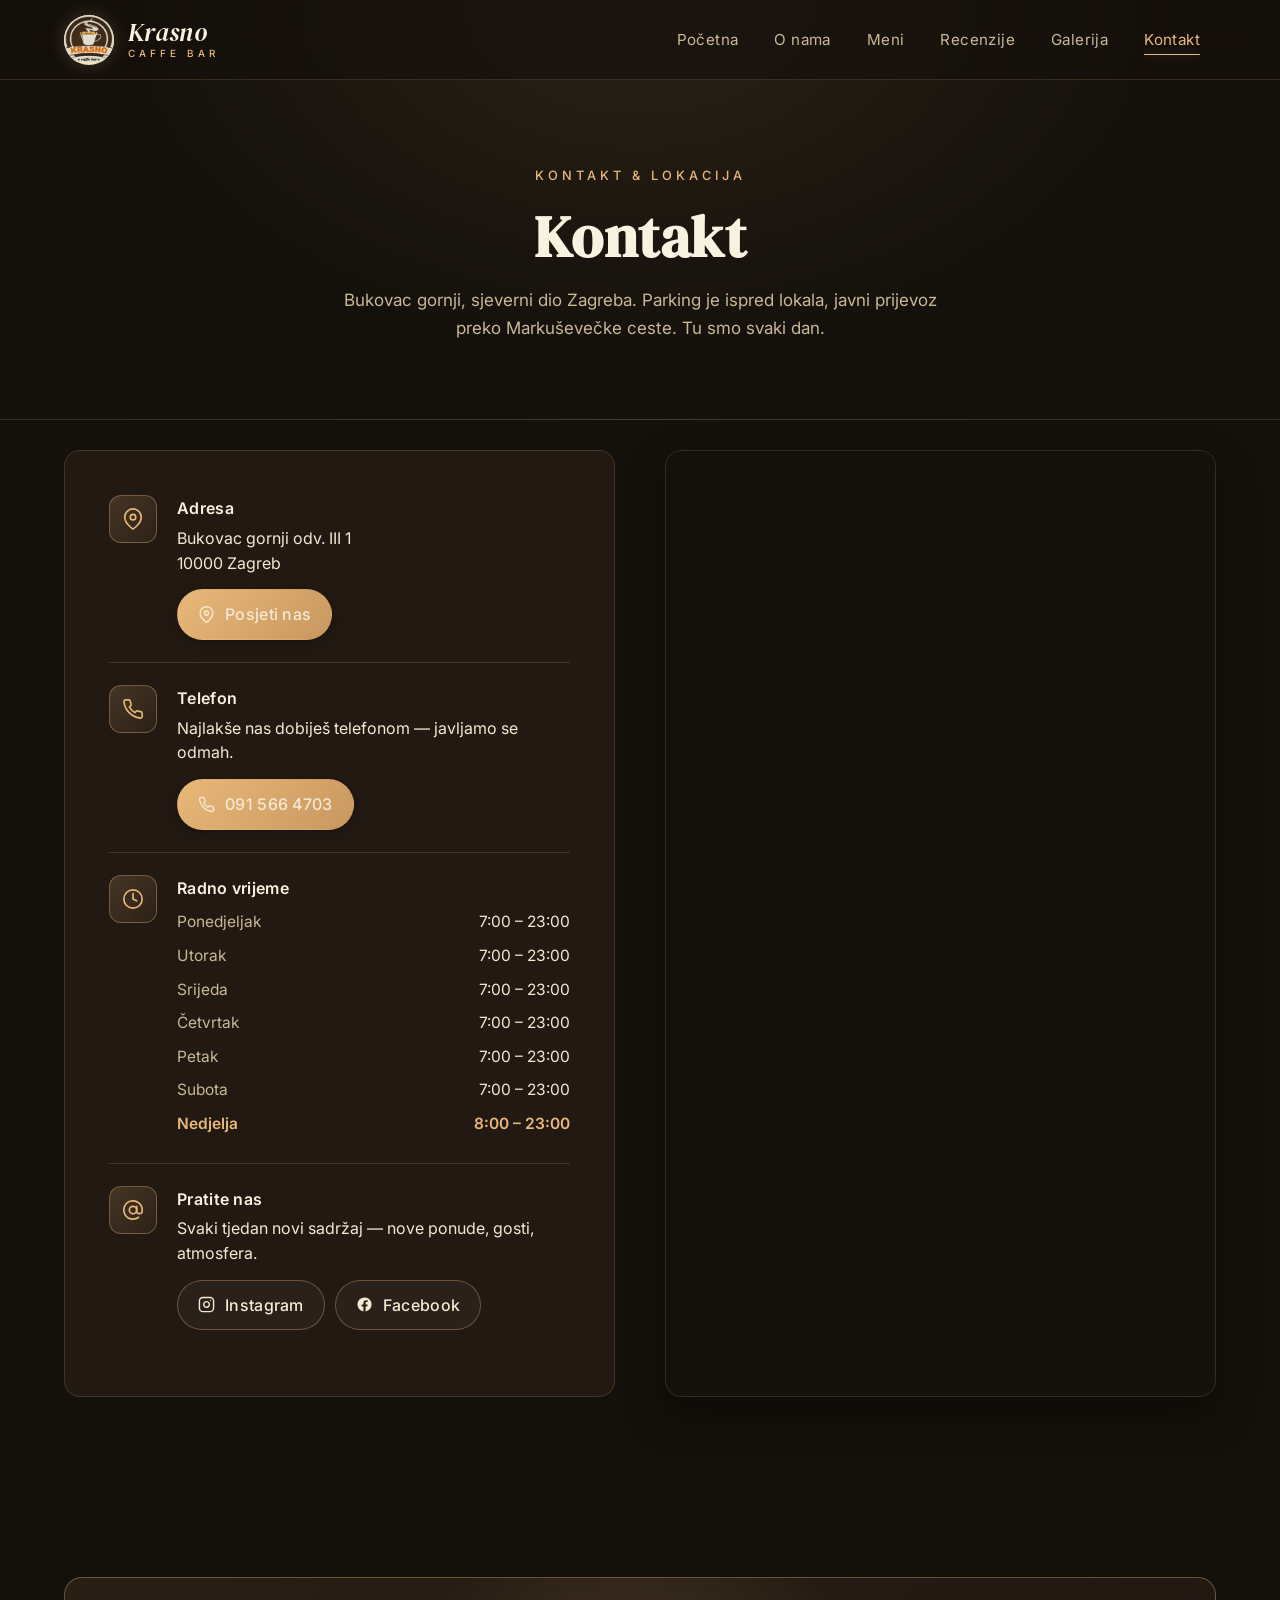
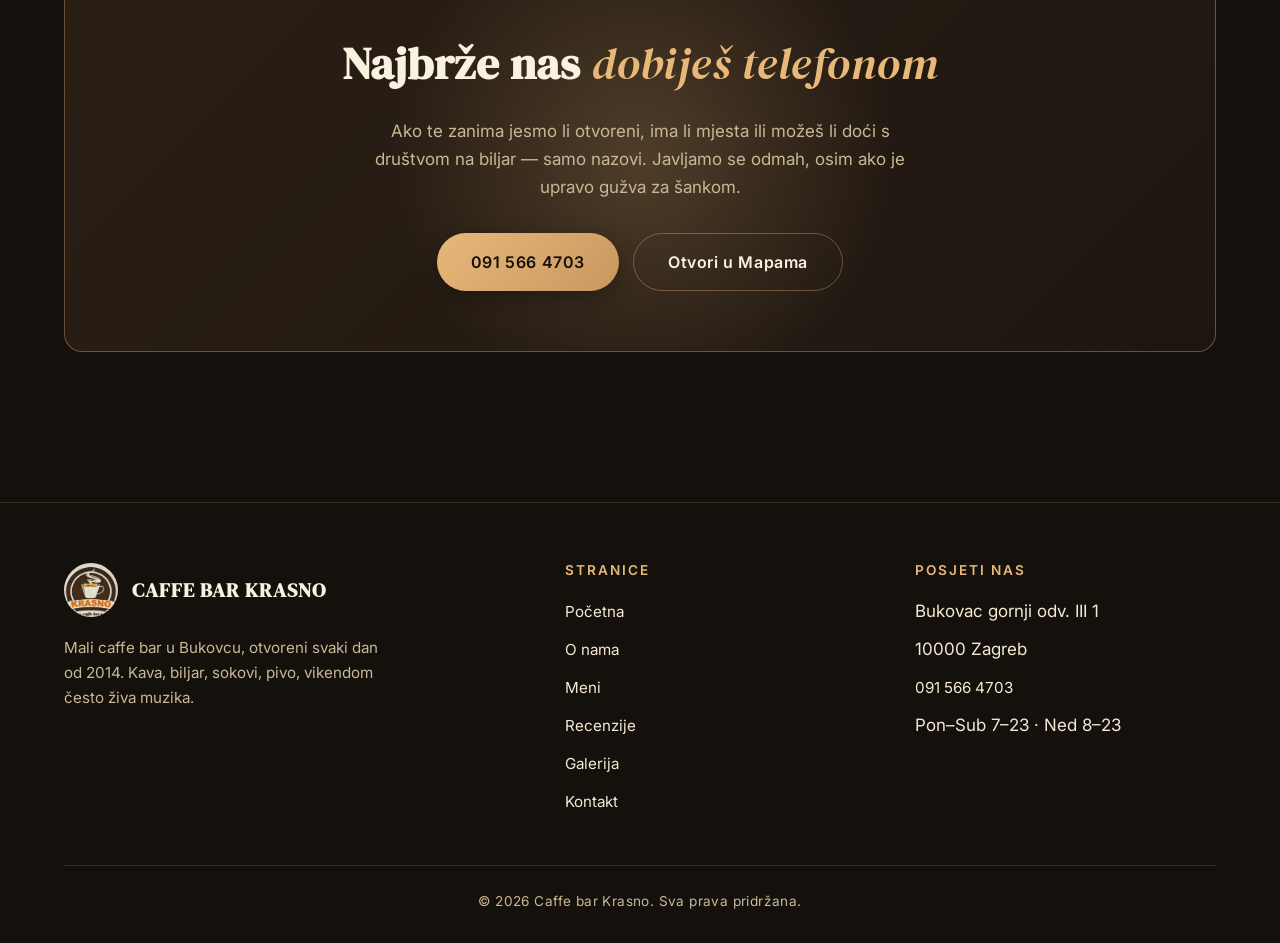
==== caffe_bar_krasno_pravi/kontakt.html @ 18a25521 "Add files via upload" ====
<!DOCTYPE html>
<html lang="hr">
<head>
  <meta charset="UTF-8">
  <meta name="viewport" content="width=device-width, initial-scale=1.0">
  <title>Kontakt — Caffe bar Krasno</title>
  <meta name="description" content="Adresa, telefon, radno vrijeme i lokacija — Caffe bar Krasno, Bukovac, Zagreb.">
  <link rel="icon" href="logo.png">
  <link rel="apple-touch-icon" href="logo.png">
  <meta name="theme-color" content="#14100b">
  <link rel="preconnect" href="https://fonts.googleapis.com">
  <link rel="preconnect" href="https://fonts.gstatic.com" crossorigin>
  <link href="https://fonts.googleapis.com/css2?family=DM+Serif+Display:ital@0;1&family=Inter:wght@400;500;600;700&display=swap" rel="stylesheet">
  <link rel="stylesheet" href="css/style.css">
</head>
<body>

<nav class="nav">
  <div class="nav-inner">
    <a class="brand" href="index.html">
      <span class="brand-logo"><img src="logo.png" alt="Caffe bar Krasno logo"></span>
      <div class="brand-text">
        <span class="brand-name">Krasno</span>
        <span class="brand-sub">Caffe Bar</span>
      </div>
    </a>
    <ul class="nav-links" id="navLinks">
      <li><a href="index.html">Početna</a></li>
      <li><a href="o-nama.html">O nama</a></li>
      <li><a href="meni.html">Meni</a></li>
      <li><a href="recenzije.html">Recenzije</a></li>
      <li><a href="galerija.html">Galerija</a></li>
      <li><a href="kontakt.html" class="active">Kontakt</a></li>
    </ul>
    <button class="menu-toggle" aria-label="Otvori meni" aria-expanded="false" aria-controls="navLinks">
      <span></span><span></span><span></span>
    </button>
  </div>
</nav>

<header class="page-head">
  <div class="container">
    <span class="eyebrow">Kontakt & Lokacija</span>
    <h1>Kontakt</h1>
    <p>Bukovac gornji, sjeverni dio Zagreba. Parking je ispred lokala, javni prijevoz preko Markuševečke ceste. Tu smo svaki dan.</p>
  </div>
</header>

<section style="padding-top: 30px;">
  <div class="container">
    <div class="contact-grid">
      <div class="contact-info" data-reveal>
        <div class="contact-row">
          <div class="contact-icon">
            <svg viewBox="0 0 24 24" fill="none" stroke="currentColor" stroke-width="1.8" stroke-linecap="round" stroke-linejoin="round"><path d="M21 10c0 7-9 13-9 13s-9-6-9-13a9 9 0 0 1 18 0z"/><circle cx="12" cy="10" r="3"/></svg>
          </div>
          <div style="flex: 1;">
            <strong>Adresa</strong>
            <p>Bukovac gornji odv. III 1<br>10000 Zagreb</p>
            <div class="contact-pills" style="margin-top: 14px;">
              <a href="https://maps.app.goo.gl/r9EeArFSdpamhQFi9" target="_blank" rel="noopener" class="pill-btn pill-btn--primary">
                <svg viewBox="0 0 24 24" fill="none" stroke="currentColor" stroke-width="2" stroke-linecap="round" stroke-linejoin="round"><path d="M21 10c0 7-9 13-9 13s-9-6-9-13a9 9 0 0 1 18 0z"/><circle cx="12" cy="10" r="3"/></svg>
                Posjeti nas
              </a>
            </div>
          </div>
        </div>

        <div class="contact-row">
          <div class="contact-icon">
            <svg viewBox="0 0 24 24" fill="none" stroke="currentColor" stroke-width="1.8" stroke-linecap="round" stroke-linejoin="round"><path d="M22 16.92v3a2 2 0 0 1-2.18 2 19.79 19.79 0 0 1-8.63-3.07 19.5 19.5 0 0 1-6-6 19.79 19.79 0 0 1-3.07-8.67A2 2 0 0 1 4.11 2h3a2 2 0 0 1 2 1.72 12.84 12.84 0 0 0 .7 2.81 2 2 0 0 1-.45 2.11L8.09 9.91a16 16 0 0 0 6 6l1.27-1.27a2 2 0 0 1 2.11-.45 12.84 12.84 0 0 0 2.81.7A2 2 0 0 1 22 16.92z"/></svg>
          </div>
          <div style="flex: 1;">
            <strong>Telefon</strong>
            <p>Najlakše nas dobiješ telefonom — javljamo se odmah.</p>
            <div class="contact-pills" style="margin-top: 14px;">
              <a href="tel:+385915664703" class="pill-btn pill-btn--primary">
                <svg viewBox="0 0 24 24" fill="none" stroke="currentColor" stroke-width="2" stroke-linecap="round" stroke-linejoin="round"><path d="M22 16.92v3a2 2 0 0 1-2.18 2 19.79 19.79 0 0 1-8.63-3.07 19.5 19.5 0 0 1-6-6 19.79 19.79 0 0 1-3.07-8.67A2 2 0 0 1 4.11 2h3a2 2 0 0 1 2 1.72 12.84 12.84 0 0 0 .7 2.81 2 2 0 0 1-.45 2.11L8.09 9.91a16 16 0 0 0 6 6l1.27-1.27a2 2 0 0 1 2.11-.45 12.84 12.84 0 0 0 2.81.7A2 2 0 0 1 22 16.92z"/></svg>
                091 566 4703
              </a>
            </div>
          </div>
        </div>

        <div class="contact-row">
          <div class="contact-icon">
            <svg viewBox="0 0 24 24" fill="none" stroke="currentColor" stroke-width="1.8" stroke-linecap="round" stroke-linejoin="round"><circle cx="12" cy="12" r="10"/><polyline points="12 6 12 12 16 14"/></svg>
          </div>
          <div style="flex: 1;">
            <strong>Radno vrijeme</strong>
            <ul class="hours-list">
              <li data-day="pon"><span class="day">Ponedjeljak</span><span>7:00 – 23:00</span></li>
              <li data-day="uto"><span class="day">Utorak</span><span>7:00 – 23:00</span></li>
              <li data-day="sri"><span class="day">Srijeda</span><span>7:00 – 23:00</span></li>
              <li data-day="cet"><span class="day">Četvrtak</span><span>7:00 – 23:00</span></li>
              <li data-day="pet"><span class="day">Petak</span><span>7:00 – 23:00</span></li>
              <li data-day="sub"><span class="day">Subota</span><span>7:00 – 23:00</span></li>
              <li data-day="ned"><span class="day">Nedjelja</span><span>8:00 – 23:00</span></li>
            </ul>
          </div>
        </div>

        <div class="contact-row" style="border-bottom:none;">
          <div class="contact-icon">
            <svg viewBox="0 0 24 24" fill="none" stroke="currentColor" stroke-width="1.8" stroke-linecap="round" stroke-linejoin="round"><circle cx="12" cy="12" r="4"/><path d="M16 8v5a3 3 0 0 0 6 0v-1a10 10 0 1 0-3.92 7.94"/></svg>
          </div>
          <div style="flex: 1;">
            <strong>Pratite nas</strong>
            <p>Svaki tjedan novi sadržaj — nove ponude, gosti, atmosfera.</p>
            <div class="contact-pills" style="margin-top: 14px;">
              <a href="https://www.instagram.com/caffe_krasno/" target="_blank" rel="noopener" class="pill-btn">
                <svg viewBox="0 0 24 24" fill="none" stroke="currentColor" stroke-width="2" stroke-linecap="round" stroke-linejoin="round"><rect x="2" y="2" width="20" height="20" rx="5" ry="5"/><path d="M16 11.37A4 4 0 1 1 12.63 8 4 4 0 0 1 16 11.37z"/><line x1="17.5" y1="6.5" x2="17.51" y2="6.5"/></svg>
                Instagram
              </a>
              <a href="https://www.facebook.com/caffebar.krasno/" target="_blank" rel="noopener" class="pill-btn">
                <svg viewBox="0 0 24 24" fill="currentColor"><path d="M22 12a10 10 0 1 0-11.56 9.88v-6.99H7.9V12h2.54V9.8c0-2.5 1.49-3.89 3.77-3.89 1.09 0 2.24.2 2.24.2v2.46h-1.26c-1.24 0-1.63.77-1.63 1.56V12h2.78l-.45 2.89h-2.33v6.99A10 10 0 0 0 22 12z"/></svg>
                Facebook
              </a>
            </div>
          </div>
        </div>
      </div>

      <div class="map-wrap" data-reveal>
        <iframe
          src="https://www.google.com/maps?q=Bukovac+gornji+odv.+III+1,+10000+Zagreb&output=embed"
          loading="lazy"
          referrerpolicy="no-referrer-when-downgrade"
          title="Caffe bar Krasno — lokacija na karti"
          allowfullscreen></iframe>
      </div>
    </div>
  </div>
</section>

<section>
  <div class="container">
    <div class="cta-banner" data-reveal>
      <h2>Najbrže nas <em>dobiješ telefonom</em></h2>
      <p>Ako te zanima jesmo li otvoreni, ima li mjesta ili možeš li doći s društvom na biljar — samo nazovi. Javljamo se odmah, osim ako je upravo gužva za šankom.</p>
      <div style="display:flex; gap:14px; justify-content:center; flex-wrap:wrap;">
        <a href="tel:+385915664703" class="btn btn-primary">091 566 4703</a>
        <a href="https://maps.app.goo.gl/r9EeArFSdpamhQFi9" target="_blank" rel="noopener" class="btn btn-ghost">Otvori u Mapama</a>
      </div>
    </div>
  </div>
</section>

<footer class="footer">
  <div class="container">
    <div class="footer-grid">
      <div>
        <div class="footer-brand-block">
          <img src="logo.png" alt="Krasno logo">
          <strong>Caffe bar Krasno</strong>
        </div>
        <p>Mali caffe bar u Bukovcu, otvoreni svaki dan od 2014. Kava, biljar, sokovi, pivo, vikendom često živa muzika.</p>
      </div>
      <div>
        <h4>Stranice</h4>
        <ul>
          <li><a href="index.html">Početna</a></li>
          <li><a href="o-nama.html">O nama</a></li>
          <li><a href="meni.html">Meni</a></li>
          <li><a href="recenzije.html">Recenzije</a></li>
          <li><a href="galerija.html">Galerija</a></li>
          <li><a href="kontakt.html">Kontakt</a></li>
        </ul>
      </div>
      <div>
        <h4>Posjeti nas</h4>
        <ul>
          <li>Bukovac gornji odv. III 1</li>
          <li>10000 Zagreb</li>
          <li><a href="tel:+385915664703">091 566 4703</a></li>
          <li>Pon–Sub 7–23 · Ned 8–23</li>
        </ul>
      </div>
    </div>
    <div class="footer-bottom">
      © <span id="year"></span> Caffe bar Krasno. Sva prava pridržana.
    </div>
  </div>
</footer>

<script defer src="js/main.js"></script>
<script>document.getElementById('year').textContent = new Date().getFullYear();</script>
</body>
</html>
---- caffe_bar_krasno_pravi/css/style.css ----
/* ============================================
   Caffe bar Krasno — Stilski list
   ============================================ */

:root {
  --bg-deep: #14100b;
  --bg-dark: #1d1610;
  --bg-medium: #2a1f15;
  --bg-card: #221912;
  --cream: #f3e3c3;
  --cream-soft: #faf2e0;
  --cream-dim: #e8d4ac;
  --amber: #d4a574;
  --amber-bright: #e8b87a;
  --gold: #c8975f;
  --gold-deep: #a87842;
  --text-on-dark: #f5e9d3;
  --text-on-dark-muted: #c9b896;
  --text-on-light: #2a1f15;
  --text-on-light-muted: #6b563f;
  --accent: #8b6f47;
  --line: rgba(212, 165, 116, 0.18);
  --line-strong: rgba(212, 165, 116, 0.4);
  --glow: rgba(232, 184, 122, 0.45);
  --glow-soft: rgba(232, 184, 122, 0.22);
  --shadow-card: 0 18px 40px rgba(0, 0, 0, 0.35);

  --font-serif: 'DM Serif Display', Georgia, serif;
  --font-sans: 'Inter', system-ui, -apple-system, 'Segoe UI', Roboto, sans-serif;

  --maxw: 1200px;
  --nav-h: 80px;
}

* { box-sizing: border-box; }

html { scroll-behavior: smooth; }

body {
  margin: 0;
  font-family: var(--font-sans);
  background: var(--bg-deep);
  color: var(--text-on-dark);
  line-height: 1.65;
  font-size: 17px;
  -webkit-font-smoothing: antialiased;
  -moz-osx-font-smoothing: grayscale;
  overflow-x: hidden;
}

img { max-width: 100%; display: block; }

a { color: var(--amber-bright); text-decoration: none; transition: color 0.25s ease; }
a:hover { color: var(--cream-soft); }

h1, h2, h3, h4 {
  font-family: var(--font-serif);
  font-weight: 600;
  color: var(--cream-soft);
  letter-spacing: 0.5px;
  margin: 0 0 0.6em;
  line-height: 1.15;
}

h1 { font-size: clamp(2.4rem, 6vw, 4.5rem); }
h2 { font-size: clamp(1.9rem, 4vw, 2.8rem); }
h3 { font-size: clamp(1.3rem, 2.5vw, 1.6rem); }

p { margin: 0 0 1em; }

.container {
  width: 100%;
  max-width: var(--maxw);
  margin: 0 auto;
  padding: 0 24px;
}

/* ============= NAVBAR ============= */
.nav {
  position: fixed;
  top: 0; left: 0; right: 0;
  z-index: 100;
  height: var(--nav-h);
  background: rgba(20, 16, 11, 0.65);
  backdrop-filter: blur(14px);
  -webkit-backdrop-filter: blur(14px);
  border-bottom: 1px solid var(--line);
  transition: background 0.3s ease, border-color 0.3s ease;
}
.nav.scrolled {
  background: rgba(20, 16, 11, 0.92);
  border-bottom-color: var(--line-strong);
}
.nav-inner {
  height: 100%;
  display: flex;
  align-items: center;
  justify-content: space-between;
  max-width: var(--maxw);
  margin: 0 auto;
  padding: 0 24px;
}
.brand {
  display: flex;
  align-items: center;
  gap: 14px;
  text-decoration: none;
}
.brand-logo {
  width: 50px;
  height: 50px;
  border-radius: 50%;
  overflow: hidden;
  background: var(--cream);
  box-shadow: 0 0 18px rgba(212, 165, 116, 0.25);
  flex-shrink: 0;
  position: relative;
}
.brand-logo img {
  position: absolute;
  width: 128%;
  height: 128%;
  left: 50%;
  top: 46%;
  transform: translate(-50%, -50%);
  object-fit: contain;
}
.brand-text {
  display: flex;
  flex-direction: column;
  line-height: 1;
}
.brand-name {
  font-family: var(--font-serif);
  font-style: italic;
  font-size: 1.55rem;
  font-weight: 400;
  color: var(--cream-soft);
  letter-spacing: 0.3px;
}
.brand-sub {
  font-family: var(--font-sans);
  font-size: 0.62rem;
  letter-spacing: 4px;
  text-transform: uppercase;
  color: var(--amber-bright);
  margin-top: 4px;
  font-weight: 500;
}

.nav-links {
  display: flex;
  align-items: center;
  gap: 4px;
  list-style: none;
  padding: 0;
  margin: 0;
}
.nav-links a {
  color: var(--text-on-dark-muted);
  font-size: 0.95rem;
  letter-spacing: 0.4px;
  padding: 10px 16px;
  border-radius: 8px;
  position: relative;
  transition: color 0.25s ease;
}
.nav-links a:hover { color: var(--cream-soft); }
.nav-links a.active {
  color: var(--amber-bright);
}
.nav-links a.active::after {
  content: '';
  position: absolute;
  left: 16px; right: 16px; bottom: 4px;
  height: 1px;
  background: var(--amber-bright);
  box-shadow: 0 0 8px var(--glow);
}

.menu-toggle {
  display: none;
  width: 44px; height: 44px;
  border: 1px solid var(--line-strong);
  background: transparent;
  border-radius: 10px;
  cursor: pointer;
  position: relative;
}
.menu-toggle span {
  position: absolute;
  left: 11px; right: 11px;
  height: 2px;
  background: var(--cream);
  border-radius: 2px;
  transition: transform 0.3s ease, opacity 0.2s ease, top 0.3s ease;
}
.menu-toggle span:nth-child(1) { top: 14px; }
.menu-toggle span:nth-child(2) { top: 21px; }
.menu-toggle span:nth-child(3) { top: 28px; }
.menu-toggle.open span:nth-child(1) { top: 21px; transform: rotate(45deg); }
.menu-toggle.open span:nth-child(2) { opacity: 0; }
.menu-toggle.open span:nth-child(3) { top: 21px; transform: rotate(-45deg); }

@media (max-width: 880px) {
  .menu-toggle { display: block; }
  .nav-links {
    position: fixed;
    top: var(--nav-h);
    left: 0; right: 0;
    flex-direction: column;
    align-items: stretch;
    gap: 0;
    padding: 16px;
    background: rgba(20, 16, 11, 0.98);
    backdrop-filter: blur(16px);
    border-bottom: 1px solid var(--line-strong);
    transform: translateY(-120%);
    transition: transform 0.35s ease;
  }
  .nav-links.open { transform: translateY(0); }
  .nav-links a {
    padding: 16px 18px;
    font-size: 1.05rem;
    border-radius: 10px;
  }
  .nav-links a.active::after { display: none; }
  .nav-links a.active { background: rgba(212, 165, 116, 0.1); }
}

/* ============= GUMBI ============= */
.btn {
  display: inline-flex;
  align-items: center;
  justify-content: center;
  gap: 10px;
  padding: 15px 34px;
  font-family: var(--font-sans);
  font-size: 1rem;
  font-weight: 600;
  letter-spacing: 0.6px;
  border: none;
  border-radius: 50px;
  cursor: pointer;
  text-decoration: none;
  transition: transform 0.25s ease, box-shadow 0.3s ease, background 0.3s ease;
  white-space: nowrap;
  user-select: none;
}
.btn:active { transform: translateY(0) scale(0.98); }

.btn-primary {
  background: linear-gradient(135deg, var(--amber-bright), var(--gold));
  color: var(--bg-deep);
  box-shadow: 0 6px 20px rgba(0, 0, 0, 0.3), 0 0 0 0 var(--glow-soft);
}
.btn-primary:hover {
  transform: translateY(-2px);
  box-shadow: 0 10px 30px rgba(0, 0, 0, 0.4), 0 0 25px var(--glow);
  color: var(--bg-deep);
}

.btn-ghost {
  background: transparent;
  color: var(--cream-soft);
  border: 1.5px solid var(--line-strong);
}
.btn-ghost:hover {
  border-color: var(--amber-bright);
  color: var(--amber-bright);
  box-shadow: 0 0 22px var(--glow-soft);
  transform: translateY(-2px);
}

/* ============= HERO ============= */
.hero {
  position: relative;
  min-height: 100vh;
  padding-top: var(--nav-h);
  display: flex;
  align-items: center;
  overflow: hidden;
  isolation: isolate;
}
.hero::before {
  content: '';
  position: absolute;
  inset: 0;
  background: url('../hero.jpg') center/cover no-repeat;
  z-index: -2;
}
.hero::after {
  content: '';
  position: absolute;
  inset: 0;
  background:
    radial-gradient(ellipse at 75% 50%, rgba(232, 184, 122, 0.08), transparent 55%),
    linear-gradient(105deg, rgba(20, 16, 11, 0.96) 0%, rgba(20, 16, 11, 0.78) 45%, rgba(20, 16, 11, 0.35) 100%);
  z-index: -1;
}
.hero > .container {
  max-width: 1440px;
}
.hero-content {
  max-width: 760px;
  padding: 60px 0;
}
@media (min-width: 1100px) {
  .hero-content { margin-left: -2vw; }
}
.hero-eyebrow {
  display: inline-flex;
  align-items: center;
  gap: 12px;
  font-size: 0.82rem;
  font-weight: 500;
  letter-spacing: 5px;
  text-transform: uppercase;
  color: var(--amber-bright);
  margin-bottom: 36px;
  opacity: 0;
  animation: fadeUp 0.9s 0.1s ease forwards;
}
.hero-eyebrow::before {
  content: '●';
  font-size: 0.7em;
  color: var(--amber-bright);
  text-shadow: 0 0 10px var(--glow);
  line-height: 1;
}
.hero h1 {
  font-size: clamp(5rem, 16vw, 13rem);
  margin: 0 0 12px;
  color: var(--cream);
  position: relative;
  isolation: isolate;
  font-style: italic;
  font-weight: 400;
  letter-spacing: -0.5px;
  line-height: 0.95;
  text-shadow:
    0 0 28px rgba(243, 227, 195, 0.35),
    0 0 70px rgba(232, 184, 122, 0.32),
    0 0 130px rgba(232, 184, 122, 0.2),
    0 4px 30px rgba(0, 0, 0, 0.55);
  opacity: 0;
  animation: fadeUp 1s 0.25s ease forwards;
}
.hero h1::before {
  content: '';
  position: absolute;
  inset: -16% -12%;
  background: radial-gradient(ellipse at center, rgba(232, 184, 122, 0.42) 0%, rgba(232, 184, 122, 0.16) 38%, transparent 68%);
  z-index: -1;
  filter: blur(40px);
  pointer-events: none;
  animation: glowPulse 6s ease-in-out infinite;
}
@keyframes glowPulse {
  0%, 100% { opacity: 0.85; transform: scale(1); }
  50%      { opacity: 1; transform: scale(1.06); }
}
.hero-subtitle {
  display: block;
  font-family: var(--font-sans);
  font-size: clamp(1rem, 1.6vw, 1.4rem);
  letter-spacing: 12px;
  text-transform: uppercase;
  color: var(--amber-bright);
  font-weight: 400;
  margin-bottom: 44px;
  padding-left: 4px;
  opacity: 0;
  animation: fadeUp 1s 0.4s ease forwards;
}
.hero-sub {
  font-size: clamp(1rem, 1.4vw, 1.15rem);
  color: var(--text-on-dark);
  max-width: 520px;
  margin-bottom: 40px;
  line-height: 1.6;
  opacity: 0;
  animation: fadeUp 1s 0.55s ease forwards;
}
.hero-cta {
  display: flex;
  gap: 14px;
  flex-wrap: wrap;
  opacity: 0;
  animation: fadeUp 1s 0.7s ease forwards;
}
.hero-rating {
  display: inline-flex;
  align-items: center;
  gap: 14px;
  background: rgba(255, 255, 255, 0.035);
  border: 1px solid rgba(255, 255, 255, 0.09);
  padding: 12px 22px;
  border-radius: 50px;
  margin-top: 50px;
  backdrop-filter: blur(8px);
  -webkit-backdrop-filter: blur(8px);
  opacity: 0;
  animation: fadeUp 1s 0.85s ease forwards;
}
.rating-stars {
  color: var(--amber-bright);
  letter-spacing: 2px;
  font-size: 0.95rem;
  text-shadow: 0 0 10px var(--glow-soft);
}
.rating-text {
  font-size: 0.92rem;
  color: var(--text-on-dark-muted);
}
.rating-text strong {
  color: var(--cream-soft);
  font-weight: 600;
}

@keyframes fadeUp {
  from { opacity: 0; transform: translateY(24px); }
  to   { opacity: 1; transform: translateY(0); }
}

/* ============= STRANI HEADER ============= */
.page-head {
  padding: calc(var(--nav-h) + 80px) 0 60px;
  background:
    radial-gradient(ellipse at top, rgba(212, 165, 116, 0.12), transparent 60%),
    var(--bg-deep);
  text-align: center;
  border-bottom: 1px solid var(--line);
}
.page-head .eyebrow {
  display: inline-block;
  font-size: 0.8rem;
  font-weight: 500;
  letter-spacing: 4px;
  text-transform: uppercase;
  color: var(--amber-bright);
  margin-bottom: 18px;
}
.page-head h1 {
  font-size: clamp(2.4rem, 5vw, 3.6rem);
  margin: 0;
}
.page-head p {
  margin-top: 16px;
  color: var(--text-on-dark-muted);
  max-width: 620px;
  margin-left: auto;
  margin-right: auto;
}

/* ============= SEKCIJE ============= */
section { padding: 90px 0; }

.section-eyebrow {
  display: inline-flex;
  align-items: center;
  gap: 14px;
  font-size: 0.78rem;
  font-weight: 500;
  letter-spacing: 5px;
  text-transform: uppercase;
  color: var(--amber-bright);
  margin-bottom: 22px;
}
.section-eyebrow::before {
  content: '';
  width: 36px; height: 1px;
  background: var(--amber-bright);
  box-shadow: 0 0 8px var(--glow-soft);
}

h2 em, h1 em {
  font-style: italic;
  color: var(--amber-bright);
  font-weight: 400;
}

/* ============= POČETNA — INTRO ============= */
.intro-grid {
  display: grid;
  grid-template-columns: 1.05fr 1fr;
  gap: 80px;
  align-items: center;
}
.intro-img-wrap {
  position: relative;
  aspect-ratio: 4 / 5;
  border-radius: 14px;
  overflow: hidden;
  box-shadow: var(--shadow-card);
}
.intro-img-wrap img {
  width: 100%; height: 100%;
  object-fit: cover;
  transition: transform 0.8s ease;
}
.intro-img-wrap:hover img { transform: scale(1.04); }
.intro-img-wrap::after {
  content: '';
  position: absolute;
  inset: 0;
  border: 1px solid var(--line);
  border-radius: 14px;
  pointer-events: none;
}
.intro-text h2 em { color: var(--amber-bright); font-style: italic; font-weight: 400; }
.intro-text p { color: var(--text-on-dark); font-size: 1.05rem; }

@media (max-width: 880px) {
  .intro-grid { grid-template-columns: 1fr; gap: 40px; }
  .intro-img-wrap { aspect-ratio: 4 / 3; }
}

/* ============= POČETNA — FEATURES ============= */
.features {
  background: linear-gradient(180deg, var(--bg-deep), var(--bg-dark));
  border-top: 1px solid var(--line);
  border-bottom: 1px solid var(--line);
}
.features-grid {
  display: grid;
  grid-template-columns: repeat(auto-fit, minmax(240px, 1fr));
  gap: 28px;
  margin-top: 50px;
}
.feature-card {
  background: var(--bg-card);
  border: 1px solid var(--line);
  border-radius: 14px;
  padding: 36px 28px;
  transition: transform 0.35s ease, border-color 0.3s ease, box-shadow 0.35s ease;
}
.feature-card:hover {
  transform: translateY(-6px);
  border-color: var(--line-strong);
  box-shadow: 0 18px 40px rgba(0, 0, 0, 0.4), 0 0 30px var(--glow-soft);
}
.feature-icon {
  width: 56px; height: 56px;
  border-radius: 14px;
  background: linear-gradient(135deg, rgba(232, 184, 122, 0.18), rgba(212, 165, 116, 0.06));
  border: 1px solid var(--line-strong);
  display: flex;
  align-items: center;
  justify-content: center;
  color: var(--amber-bright);
  margin-bottom: 22px;
}
.feature-icon svg { width: 28px; height: 28px; }
.feature-card h3 { color: var(--cream-soft); margin-bottom: 8px; }
.feature-card p { color: var(--text-on-dark-muted); margin: 0; font-size: 0.97rem; }

/* ============= POČETNA — VITRINE / PEEK ============= */
.peek-grid {
  display: grid;
  grid-template-columns: 2fr 1fr 1fr;
  grid-template-rows: 220px 220px;
  gap: 14px;
  margin-top: 50px;
}
.peek-grid > a {
  position: relative;
  border-radius: 12px;
  overflow: hidden;
  display: block;
}
.peek-grid img {
  width: 100%; height: 100%;
  object-fit: cover;
  transition: transform 0.6s ease;
}
.peek-grid > a::after {
  content: '';
  position: absolute;
  inset: 0;
  background: linear-gradient(180deg, transparent 50%, rgba(20, 16, 11, 0.55));
  opacity: 0.7;
  transition: opacity 0.3s ease;
}
.peek-grid > a:hover img { transform: scale(1.06); }
.peek-grid > a:hover::after { opacity: 0.4; }
.peek-grid > a:nth-child(1) { grid-row: span 2; }

@media (max-width: 880px) {
  .peek-grid {
    grid-template-columns: 1fr 1fr;
    grid-template-rows: 180px 180px 180px;
  }
  .peek-grid > a:nth-child(1) { grid-row: span 1; grid-column: span 2; height: 220px; }
}

/* ============= CTA BANNER ============= */
.cta-banner {
  background: linear-gradient(135deg, var(--bg-medium), var(--bg-dark));
  border: 1px solid var(--line-strong);
  border-radius: 18px;
  padding: 60px 48px;
  text-align: center;
  position: relative;
  overflow: hidden;
}
.cta-banner::before {
  content: '';
  position: absolute;
  top: -120px; left: 50%;
  transform: translateX(-50%);
  width: 600px; height: 600px;
  background: radial-gradient(circle, var(--glow-soft), transparent 60%);
  pointer-events: none;
}
.cta-banner h2 { position: relative; }
.cta-banner p { position: relative; color: var(--text-on-dark-muted); max-width: 560px; margin: 0 auto 32px; }
.cta-banner .btn { position: relative; }

/* ============= O NAMA ============= */
.about-grid {
  display: grid;
  grid-template-columns: 1fr 1.1fr;
  gap: 80px;
  align-items: center;
}
.about-img {
  position: relative;
  border-radius: 16px;
  overflow: hidden;
  aspect-ratio: 4/5;
  box-shadow: var(--shadow-card);
}
.about-img img { width: 100%; height: 100%; object-fit: cover; }
.about-text p { color: var(--text-on-dark); font-size: 1.05rem; }
.about-stats {
  display: grid;
  grid-template-columns: repeat(3, 1fr);
  gap: 32px;
  margin-top: 44px;
  padding-top: 40px;
  border-top: 1px solid var(--line);
}
.about-stats strong {
  display: block;
  font-family: var(--font-serif);
  font-size: clamp(2.5rem, 4vw, 3.4rem);
  color: var(--cream-soft);
  font-weight: 400;
  line-height: 1;
  margin-bottom: 12px;
}
.about-stats span {
  display: block;
  font-size: 0.72rem;
  letter-spacing: 3px;
  text-transform: uppercase;
  color: var(--text-on-dark-muted);
  font-weight: 500;
}

@media (max-width: 880px) {
  .about-grid { grid-template-columns: 1fr; gap: 40px; }
}

/* ============= MENI ============= */
.menu-tabs {
  display: flex;
  flex-wrap: wrap;
  justify-content: center;
  gap: 8px;
  margin-bottom: 50px;
}
.menu-tab {
  background: transparent;
  border: 1px solid var(--line);
  color: var(--text-on-dark-muted);
  padding: 10px 22px;
  border-radius: 50px;
  font-size: 0.92rem;
  font-family: var(--font-sans);
  letter-spacing: 0.4px;
  cursor: pointer;
  transition: all 0.25s ease;
}
.menu-tab:hover {
  color: var(--cream-soft);
  border-color: var(--line-strong);
}
.menu-tab.active {
  background: linear-gradient(135deg, var(--amber-bright), var(--gold));
  color: var(--bg-deep);
  border-color: transparent;
  box-shadow: 0 0 22px var(--glow-soft);
}

.menu-section { display: none; animation: fadeUp 0.4s ease; }
.menu-section.active { display: block; }

.menu-list {
  display: grid;
  grid-template-columns: repeat(auto-fit, minmax(320px, 1fr));
  gap: 8px 60px;
  max-width: 980px;
  margin: 0 auto;
}
.menu-item {
  display: flex;
  align-items: baseline;
  justify-content: space-between;
  gap: 24px;
  padding: 18px 0;
  border-bottom: 1px solid var(--line);
}
.menu-item-name {
  font-family: var(--font-serif);
  font-size: 1.2rem;
  color: var(--cream-soft);
  font-weight: 400;
}
.menu-item-dots { display: none; }
.menu-item-price {
  font-family: var(--font-serif);
  font-size: 1.15rem;
  color: var(--amber-bright);
  font-weight: 400;
  white-space: nowrap;
}
.menu-item-desc {
  width: 100%;
  font-size: 0.88rem;
  color: var(--text-on-dark-muted);
  margin: 4px 0 0;
}

/* ============= RECENZIJE CAROUSEL ============= */
.reviews-wrap {
  position: relative;
  max-width: 1100px;
  margin: 0 auto;
  padding: 30px 0 0;
}
.reviews-stage {
  position: relative;
  height: 440px;
  perspective: 1400px;
}
.review-card {
  position: absolute;
  top: 50%; left: 50%;
  width: 460px;
  max-width: 90vw;
  background: var(--bg-card);
  border: 1px solid var(--line);
  border-radius: 16px;
  padding: 36px 32px;
  transition: all 0.55s cubic-bezier(0.4, 0, 0.2, 1);
  box-shadow: var(--shadow-card);
  cursor: pointer;
}
.review-card[data-pos="center"] {
  transform: translate(-50%, -50%) scale(1);
  z-index: 3;
  opacity: 1;
  border-color: var(--line-strong);
  box-shadow: 0 25px 60px rgba(0, 0, 0, 0.45), 0 0 35px var(--glow-soft);
}
.review-card[data-pos="left"] {
  transform: translate(calc(-50% - 340px), -50%) scale(0.82);
  z-index: 2;
  opacity: 0.55;
}
.review-card[data-pos="right"] {
  transform: translate(calc(-50% + 340px), -50%) scale(0.82);
  z-index: 2;
  opacity: 0.55;
}
.review-card[data-pos="hidden"] {
  transform: translate(-50%, -50%) scale(0.7);
  z-index: 1;
  opacity: 0;
  pointer-events: none;
}
.review-stars {
  color: var(--amber-bright);
  letter-spacing: 4px;
  font-size: 1.1rem;
  margin-bottom: 18px;
  text-shadow: 0 0 10px var(--glow-soft);
}
.review-text {
  font-family: var(--font-serif);
  font-style: italic;
  font-size: 1.15rem;
  color: var(--cream-soft);
  line-height: 1.55;
  margin: 0 0 24px;
  position: relative;
}
.review-text::before {
  content: '"';
  font-size: 4.5rem;
  position: absolute;
  top: -30px; left: -8px;
  color: var(--amber);
  opacity: 0.25;
  font-family: Georgia, serif;
}
.review-author {
  display: flex;
  align-items: center;
  gap: 14px;
  padding-top: 18px;
  border-top: 1px solid var(--line);
}
.review-avatar {
  width: 42px; height: 42px;
  border-radius: 50%;
  background: linear-gradient(135deg, var(--amber-bright), var(--gold-deep));
  color: var(--bg-deep);
  display: flex;
  align-items: center;
  justify-content: center;
  font-family: var(--font-serif);
  font-weight: 700;
  font-size: 1.1rem;
}
.review-name { font-weight: 600; color: var(--cream-soft); display: block; font-size: 0.98rem; }
.review-source { font-size: 0.8rem; color: var(--text-on-dark-muted); letter-spacing: 0.4px; }

.reviews-controls {
  display: flex;
  align-items: center;
  justify-content: center;
  gap: 22px;
  margin-top: 30px;
}
.review-btn {
  width: 50px; height: 50px;
  border-radius: 50%;
  background: var(--bg-card);
  border: 1px solid var(--line-strong);
  color: var(--cream-soft);
  cursor: pointer;
  display: flex;
  align-items: center;
  justify-content: center;
  transition: all 0.25s ease;
}
.review-btn:hover {
  background: linear-gradient(135deg, var(--amber-bright), var(--gold));
  color: var(--bg-deep);
  border-color: transparent;
  box-shadow: 0 0 22px var(--glow);
  transform: translateY(-2px);
}
.review-btn:active { transform: scale(0.95); }
.review-btn svg { width: 22px; height: 22px; }
.review-dots {
  display: flex;
  gap: 8px;
}
.review-dot {
  width: 8px; height: 8px;
  border-radius: 50%;
  background: var(--line-strong);
  border: none;
  cursor: pointer;
  padding: 0;
  transition: all 0.25s ease;
}
.review-dot.active {
  background: var(--amber-bright);
  box-shadow: 0 0 10px var(--glow);
  width: 24px;
  border-radius: 4px;
}

.reviews-summary {
  text-align: center;
  margin-bottom: 60px;
  display: flex;
  justify-content: center;
  align-items: center;
  gap: 28px;
  flex-wrap: wrap;
}
.summary-score {
  font-family: var(--font-serif);
  font-size: 4rem;
  font-weight: 600;
  color: var(--amber-bright);
  line-height: 1;
  text-shadow: 0 0 30px var(--glow-soft);
}
.summary-meta { text-align: left; }
.summary-stars {
  color: var(--amber-bright);
  letter-spacing: 6px;
  font-size: 1.3rem;
  margin-bottom: 4px;
}
.summary-meta span {
  display: block;
  font-size: 0.9rem;
  color: var(--text-on-dark-muted);
  letter-spacing: 0.5px;
}

@media (max-width: 880px) {
  .reviews-stage { height: 480px; }
  .review-card[data-pos="left"],
  .review-card[data-pos="right"] {
    opacity: 0;
    pointer-events: none;
  }
}

/* ============= GALERIJA ============= */
.gallery-grid {
  display: grid;
  grid-template-columns: repeat(3, 1fr);
  gap: 14px;
}
.gallery-item {
  position: relative;
  aspect-ratio: 4 / 3;
  overflow: hidden;
  border-radius: 12px;
  cursor: pointer;
  background: var(--bg-card);
  border: 1px solid var(--line);
  transition: border-color 0.3s ease, box-shadow 0.3s ease;
}
.gallery-item img {
  width: 100%; height: 100%;
  object-fit: cover;
  transition: transform 0.6s ease;
}
.gallery-item::after {
  content: '';
  position: absolute;
  inset: 0;
  background: linear-gradient(180deg, transparent 50%, rgba(20, 16, 11, 0.5));
  opacity: 0;
  transition: opacity 0.3s ease;
}
.gallery-item:hover {
  border-color: var(--line-strong);
  box-shadow: 0 14px 35px rgba(0, 0, 0, 0.4), 0 0 25px var(--glow-soft);
}
.gallery-item:hover img { transform: scale(1.06); }
.gallery-item:hover::after { opacity: 1; }

@media (max-width: 880px) {
  .gallery-grid { grid-template-columns: repeat(2, 1fr); gap: 10px; }
}
@media (max-width: 520px) {
  .gallery-grid { grid-template-columns: 1fr; }
}

/* ============= LIGHTBOX ============= */
.lightbox {
  position: fixed;
  inset: 0;
  background: rgba(10, 7, 4, 0.95);
  display: none;
  align-items: center;
  justify-content: center;
  z-index: 200;
  padding: 24px;
  cursor: zoom-out;
  animation: fadeIn 0.25s ease;
}
.lightbox.open { display: flex; }
.lightbox img {
  max-width: 90vw;
  max-height: 88vh;
  border-radius: 8px;
  box-shadow: 0 0 60px rgba(0, 0, 0, 0.7);
}
.lightbox-close {
  position: absolute;
  top: 24px; right: 24px;
  width: 48px; height: 48px;
  border-radius: 50%;
  border: 1px solid var(--line-strong);
  background: rgba(20, 16, 11, 0.7);
  color: var(--cream-soft);
  font-size: 1.6rem;
  cursor: pointer;
  display: flex;
  align-items: center;
  justify-content: center;
  transition: all 0.25s ease;
}
.lightbox-close:hover {
  background: var(--amber-bright);
  color: var(--bg-deep);
  box-shadow: 0 0 20px var(--glow);
}

@keyframes fadeIn { from {opacity:0} to {opacity:1} }

/* ============= KONTAKT ============= */
.contact-grid {
  display: grid;
  grid-template-columns: 1fr 1fr;
  gap: 50px;
  align-items: stretch;
}
.contact-info {
  background: var(--bg-card);
  border: 1px solid var(--line);
  border-radius: 16px;
  padding: 44px;
}
.contact-row {
  display: flex;
  align-items: flex-start;
  gap: 20px;
  padding: 22px 0;
  border-bottom: 1px solid var(--line);
}
.contact-row:last-of-type { border-bottom: none; }
.contact-row:first-of-type { padding-top: 0; }
.contact-icon {
  width: 48px; height: 48px;
  flex: 0 0 auto;
  border-radius: 12px;
  background: linear-gradient(135deg, rgba(232, 184, 122, 0.18), rgba(212, 165, 116, 0.06));
  border: 1px solid var(--line-strong);
  color: var(--amber-bright);
  display: flex;
  align-items: center;
  justify-content: center;
}
.contact-icon svg { width: 22px; height: 22px; }
.contact-row strong {
  display: block;
  color: var(--cream-soft);
  font-size: 1rem;
  margin-bottom: 4px;
  font-weight: 600;
  letter-spacing: 0.3px;
}
.contact-row a, .contact-row p {
  color: var(--text-on-dark);
  margin: 0;
  font-size: 1rem;
  line-height: 1.55;
}
.contact-row a:hover { color: var(--amber-bright); }

.hours-list { list-style: none; padding: 0; margin: 0; }
.hours-list li {
  display: flex;
  justify-content: space-between;
  padding: 4px 0;
  color: var(--text-on-dark);
  font-size: 0.97rem;
}
.hours-list li.today {
  color: var(--amber-bright);
  font-weight: 600;
}
.hours-list .day { color: var(--text-on-dark-muted); }
.hours-list li.today .day { color: var(--amber-bright); }

.contact-socials {
  display: flex;
  gap: 12px;
  margin-top: 24px;
}
.social-btn {
  width: 48px; height: 48px;
  border-radius: 12px;
  background: var(--bg-card);
  border: 1px solid var(--line-strong);
  color: var(--cream-soft);
  display: flex;
  align-items: center;
  justify-content: center;
  transition: all 0.25s ease;
}
.social-btn:hover {
  background: linear-gradient(135deg, var(--amber-bright), var(--gold));
  color: var(--bg-deep);
  box-shadow: 0 0 22px var(--glow);
  transform: translateY(-2px);
}
.social-btn svg { width: 22px; height: 22px; }

/* Pill action buttons (kontakt) */
.contact-pills {
  display: flex;
  flex-wrap: wrap;
  gap: 10px;
  margin-top: 28px;
}
.pill-btn {
  display: inline-flex;
  align-items: center;
  gap: 10px;
  padding: 12px 20px;
  border-radius: 50px;
  background: rgba(255, 255, 255, 0.035);
  border: 1px solid var(--line-strong);
  color: var(--cream-soft);
  font-family: var(--font-sans);
  font-size: 0.93rem;
  font-weight: 500;
  letter-spacing: 0.3px;
  text-decoration: none;
  transition: transform 0.25s ease, box-shadow 0.3s ease, background 0.3s ease, color 0.25s ease, border-color 0.3s ease;
  white-space: nowrap;
  cursor: pointer;
}
.pill-btn svg {
  width: 17px;
  height: 17px;
  flex-shrink: 0;
}
.pill-btn:hover {
  background: linear-gradient(135deg, var(--amber-bright), var(--gold));
  color: var(--bg-deep);
  border-color: transparent;
  box-shadow: 0 0 22px var(--glow), 0 6px 18px rgba(0, 0, 0, 0.25);
  transform: translateY(-2px);
}
.pill-btn:active { transform: translateY(0) scale(0.98); }
.pill-btn--primary {
  background: linear-gradient(135deg, var(--amber-bright), var(--gold));
  color: var(--bg-deep);
  border-color: transparent;
  box-shadow: 0 4px 14px rgba(0, 0, 0, 0.25);
}
.pill-btn--primary:hover {
  box-shadow: 0 0 28px var(--glow), 0 8px 22px rgba(0, 0, 0, 0.3);
  color: var(--bg-deep);
}

.map-wrap {
  border-radius: 16px;
  overflow: hidden;
  border: 1px solid var(--line);
  min-height: 480px;
  position: relative;
  box-shadow: var(--shadow-card);
}
.map-wrap iframe {
  width: 100%;
  height: 100%;
  border: 0;
  display: block;
  filter: saturate(0.85) brightness(0.92);
}

@media (max-width: 880px) {
  .contact-grid { grid-template-columns: 1fr; }
  .map-wrap { min-height: 360px; }
  .contact-info { padding: 28px; }
}

/* ============= FOOTER ============= */
.footer {
  background: var(--bg-deep);
  border-top: 1px solid var(--line);
  padding: 60px 0 30px;
  margin-top: 60px;
}
.footer-grid {
  display: grid;
  grid-template-columns: 1.5fr 1fr 1fr;
  gap: 50px;
  margin-bottom: 40px;
}
.footer-brand-block {
  display: flex;
  align-items: center;
  gap: 14px;
  margin-bottom: 18px;
}
.footer-brand-block img {
  width: 54px; height: 54px;
  border-radius: 50%;
  background: var(--cream);
}
.footer-brand-block strong {
  font-family: var(--font-serif);
  font-size: 1.25rem;
  color: var(--cream-soft);
  letter-spacing: 1px;
  text-transform: uppercase;
}
.footer p { color: var(--text-on-dark-muted); font-size: 0.95rem; max-width: 320px; }
.footer h4 {
  font-family: var(--font-sans);
  font-size: 0.85rem;
  letter-spacing: 2px;
  text-transform: uppercase;
  color: var(--amber-bright);
  margin-bottom: 18px;
  font-weight: 600;
}
.footer ul { list-style: none; padding: 0; margin: 0; }
.footer ul li { margin-bottom: 10px; }
.footer ul a { color: var(--text-on-dark); font-size: 0.95rem; }
.footer ul a:hover { color: var(--amber-bright); }
.footer-bottom {
  border-top: 1px solid var(--line);
  padding-top: 24px;
  text-align: center;
  color: var(--text-on-dark-muted);
  font-size: 0.85rem;
  letter-spacing: 0.4px;
}

@media (max-width: 880px) {
  .footer-grid { grid-template-columns: 1fr; gap: 36px; }
}

/* ============= REVEAL pri scrollu ============= */
[data-reveal] {
  opacity: 0;
  transform: translateY(28px);
  transition: opacity 0.8s ease, transform 0.8s ease;
}
[data-reveal].in {
  opacity: 1;
  transform: translateY(0);
}

/* ============= UTIL ============= */
.center-text { text-align: center; }
.divider {
  width: 60px; height: 2px;
  background: var(--amber-bright);
  margin: 0 auto 28px;
  box-shadow: 0 0 12px var(--glow);
}

@media (prefers-reduced-motion: reduce) {
  *, *::before, *::after {
    animation-duration: 0.01ms !important;
    transition-duration: 0.01ms !important;
  }
}

/* ============= MOBILE FINE-TUNING ============= */
@media (max-width: 880px) {
  body { font-size: 16px; }
  h1 { font-size: clamp(2.2rem, 8vw, 3.6rem); }
  h2 { font-size: clamp(1.7rem, 5vw, 2.4rem); }
  section { padding: 70px 0; }
  .container { padding: 0 20px; }
  .hero { min-height: auto; padding-top: calc(var(--nav-h) + 50px); padding-bottom: 60px; }
  .hero-content { padding: 20px 0; }
  .hero h1 {
    font-size: clamp(3.5rem, 18vw, 6rem);
    letter-spacing: -0.5px;
    margin-bottom: 10px;
  }
  .hero-subtitle {
    font-size: 0.85rem;
    letter-spacing: 6px;
    margin-bottom: 30px;
  }
  .hero-eyebrow {
    font-size: 0.72rem;
    letter-spacing: 3px;
    margin-bottom: 22px;
  }
  .hero-sub { font-size: 0.97rem; margin-bottom: 28px; }
  .hero-cta { gap: 10px; width: 100%; }
  .hero-cta .btn { flex: 1; min-width: 140px; padding: 14px 22px; font-size: 0.95rem; }
  .hero-rating { margin-top: 36px; padding: 10px 18px; }
  .rating-text { font-size: 0.85rem; }
  .page-head { padding: calc(var(--nav-h) + 50px) 0 40px; }
  .page-head h1 { font-size: clamp(2rem, 7vw, 2.8rem); }
  .footer { padding: 50px 0 24px; margin-top: 40px; }
  .footer-grid { gap: 32px; margin-bottom: 30px; }
  .features-grid { gap: 16px; }
  .feature-card { padding: 28px 22px; }
  .menu-list { gap: 4px 32px; }
  .menu-item { padding: 14px 0; }
  .menu-item-name { font-size: 1.05rem; }
  .menu-item-price { font-size: 1rem; }
  .menu-tabs { gap: 6px; margin-bottom: 36px; }
  .menu-tab { padding: 8px 16px; font-size: 0.85rem; }
  .review-card { padding: 28px 22px; }
  .review-text { font-size: 1rem; }
  .review-dots { gap: 12px; padding: 6px 0; }
  .review-dot { width: 10px; height: 10px; }
  .review-btn { width: 44px; height: 44px; }
  .reviews-summary { gap: 18px; }
  .summary-score { font-size: 3rem; }
  .gallery-grid { gap: 8px; }
  .contact-info { padding: 24px; }
  .contact-row { padding: 18px 0; gap: 14px; }
  .contact-icon { width: 42px; height: 42px; }
  .cta-banner { padding: 40px 24px; }
  .about-stats { gap: 16px; margin-top: 32px; padding-top: 28px; }
  .about-stats strong { font-size: clamp(1.8rem, 8vw, 2.4rem); }
  .about-stats span { font-size: 0.65rem; letter-spacing: 2px; }
  .nav-inner { padding: 0 20px; }
  .brand img { width: 42px; height: 42px; }
  .brand-name { font-size: 1.3rem; }
  .brand-sub { font-size: 0.55rem; letter-spacing: 3px; }
}

@media (max-width: 480px) {
  .hero h1 { font-size: clamp(3rem, 19vw, 4.5rem); }
  .hero-subtitle { letter-spacing: 4px; font-size: 0.8rem; }
  .hero-cta { flex-direction: column; }
  .hero-cta .btn { width: 100%; flex: none; }
  .hero-rating { width: 100%; justify-content: center; }
  .menu-tabs { justify-content: flex-start; overflow-x: auto; flex-wrap: nowrap; -webkit-overflow-scrolling: touch; padding-bottom: 8px; margin: 0 -20px 30px; padding-left: 20px; padding-right: 20px; scrollbar-width: none; }
  .menu-tabs::-webkit-scrollbar { display: none; }
  .menu-tab { white-space: nowrap; flex: 0 0 auto; }
  .gallery-grid { grid-template-columns: 1fr 1fr; }
}

/* Touch state — koristimo media (hover: hover) da hover ne ostane "zalijepljen" na tap */
@media (hover: none) {
  .feature-card:hover,
  .gallery-item:hover,
  .btn-primary:hover,
  .btn-ghost:hover,
  .review-btn:hover,
  .social-btn:hover,
  .menu-tab:hover {
    transform: none;
  }
}
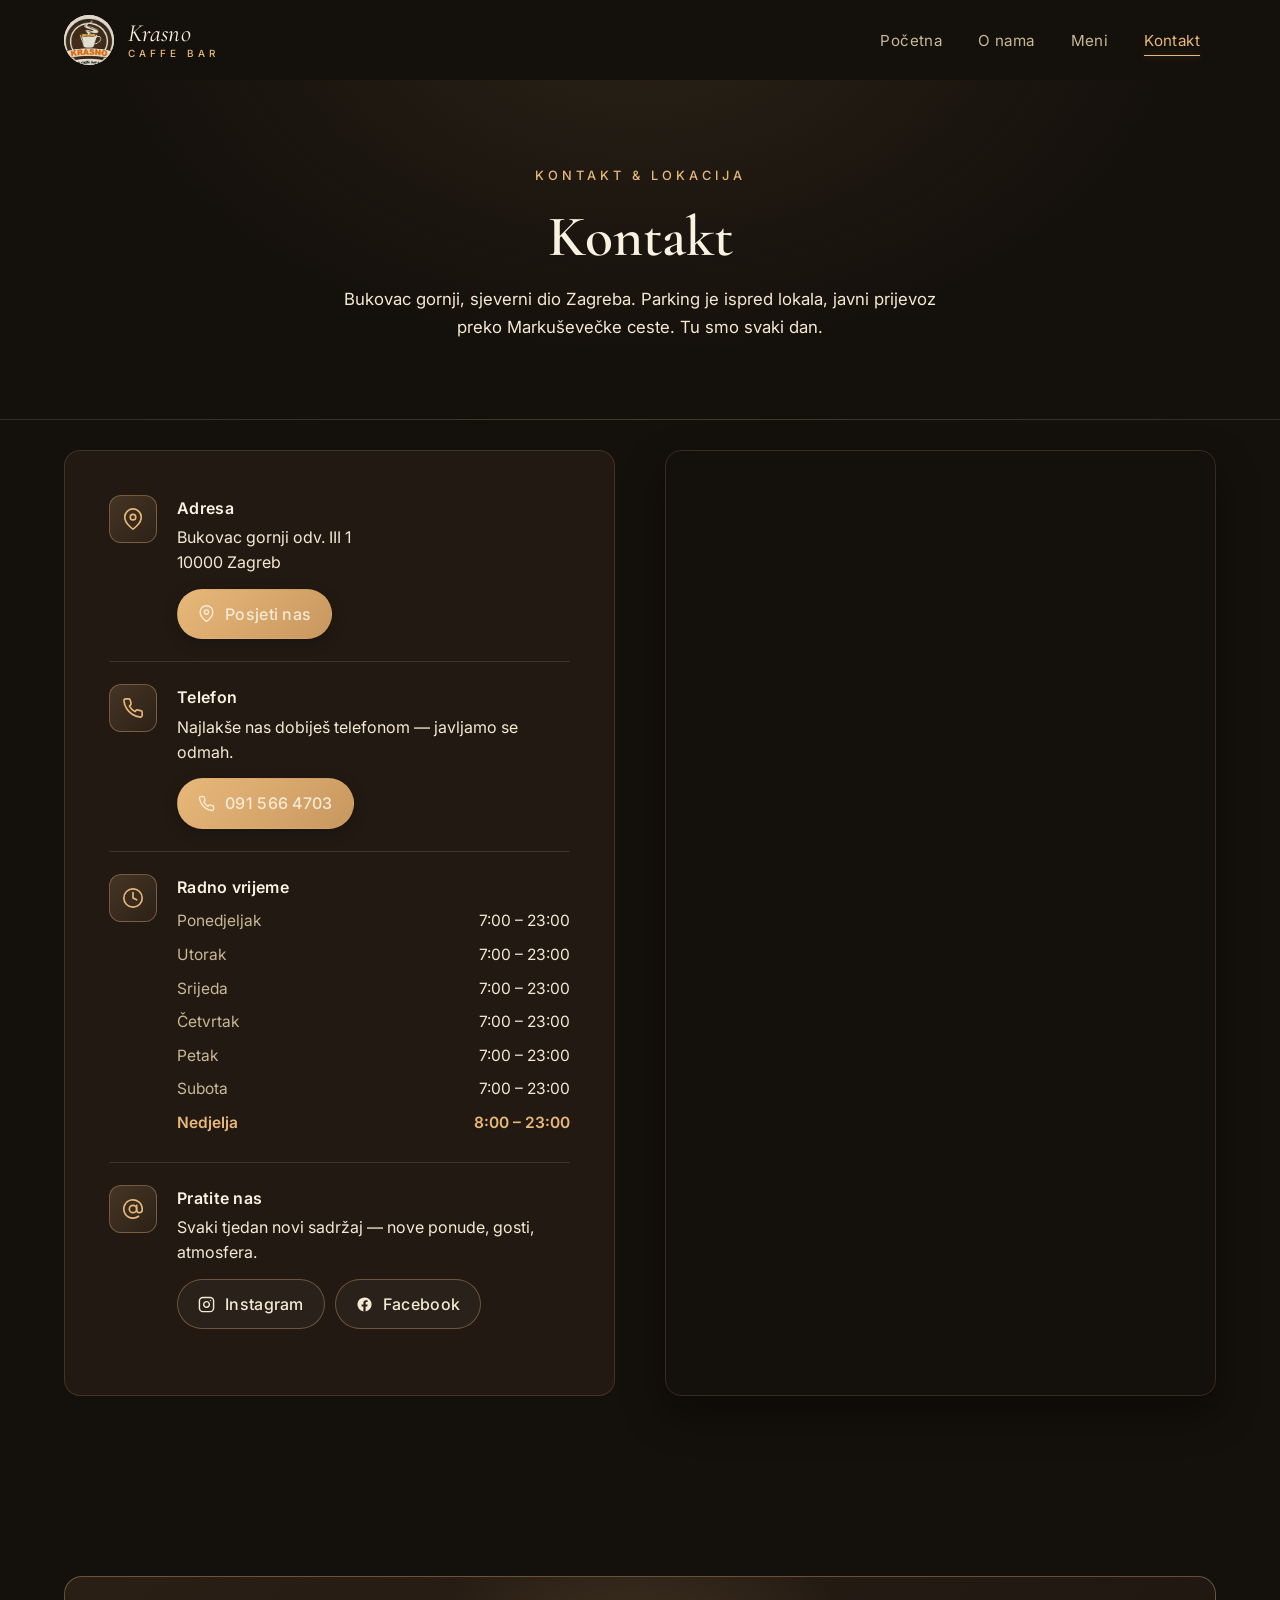
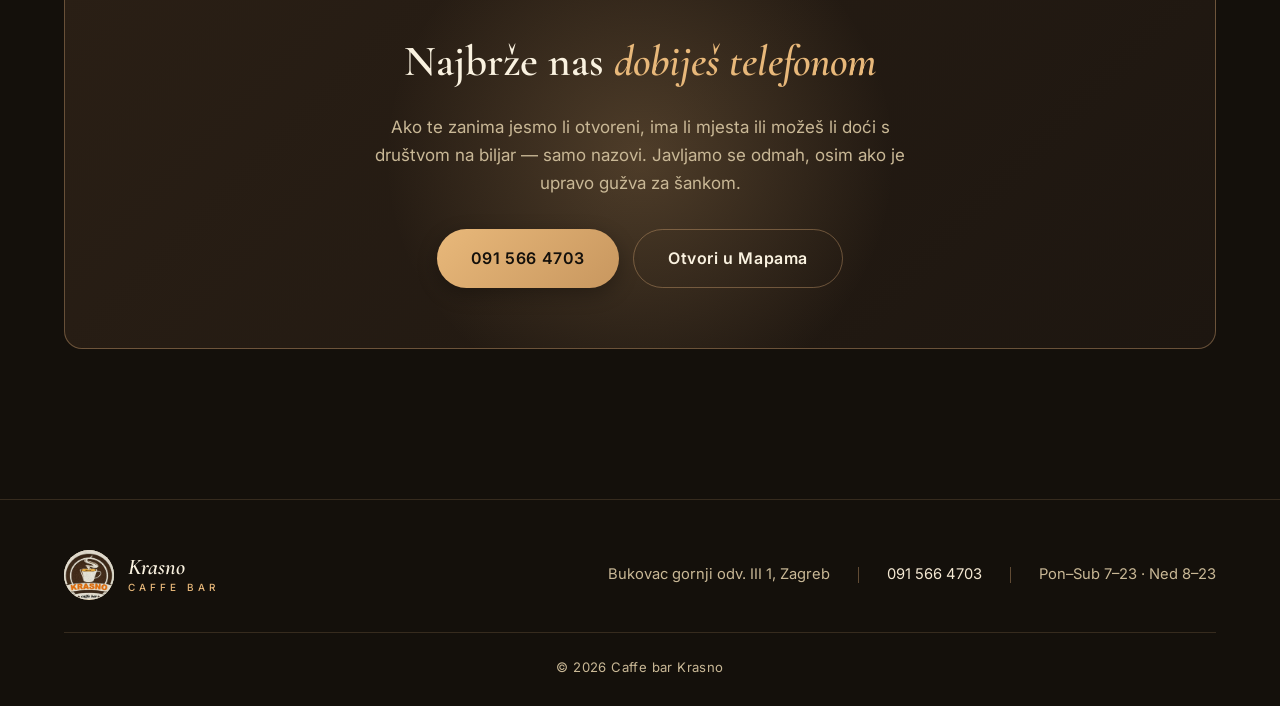
==== commit e3779b7b: "Add files via upload fixevi nedjelja" ====
--- a/caffe_bar_krasno_pravi/kontakt.html
+++ b/caffe_bar_krasno_pravi/kontakt.html
@@ -10,7 +10,7 @@
   <meta name="theme-color" content="#14100b">
   <link rel="preconnect" href="https://fonts.googleapis.com">
   <link rel="preconnect" href="https://fonts.gstatic.com" crossorigin>
-  <link href="https://fonts.googleapis.com/css2?family=DM+Serif+Display:ital@0;1&family=Inter:wght@400;500;600;700&display=swap" rel="stylesheet">
+  <link href="https://fonts.googleapis.com/css2?family=Cormorant+Garamond:ital,wght@0,400;0,500;0,600;0,700;1,400;1,500;1,600;1,700&family=Inter:wght@400;500;600;700&display=swap" rel="stylesheet">
   <link rel="stylesheet" href="css/style.css">
 </head>
 <body>
@@ -28,8 +28,6 @@
       <li><a href="index.html">Početna</a></li>
       <li><a href="o-nama.html">O nama</a></li>
       <li><a href="meni.html">Meni</a></li>
-      <li><a href="recenzije.html">Recenzije</a></li>
-      <li><a href="galerija.html">Galerija</a></li>
       <li><a href="kontakt.html" class="active">Kontakt</a></li>
     </ul>
     <button class="menu-toggle" aria-label="Otvori meni" aria-expanded="false" aria-controls="navLinks">
@@ -148,37 +146,24 @@
 
 <footer class="footer">
   <div class="container">
-    <div class="footer-grid">
-      <div>
-        <div class="footer-brand-block">
-          <img src="logo.png" alt="Krasno logo">
-          <strong>Caffe bar Krasno</strong>
+    <div class="footer-row">
+      <div class="footer-brand-block">
+        <span class="brand-logo"><img src="logo.png" alt="Caffe bar Krasno logo"></span>
+        <div class="footer-brand-text">
+          <strong>Krasno</strong>
+          <span>Caffe Bar</span>
         </div>
-        <p>Mali caffe bar u Bukovcu, otvoreni svaki dan od 2014. Kava, biljar, sokovi, pivo, vikendom često živa muzika.</p>
       </div>
-      <div>
-        <h4>Stranice</h4>
-        <ul>
-          <li><a href="index.html">Početna</a></li>
-          <li><a href="o-nama.html">O nama</a></li>
-          <li><a href="meni.html">Meni</a></li>
-          <li><a href="recenzije.html">Recenzije</a></li>
-          <li><a href="galerija.html">Galerija</a></li>
-          <li><a href="kontakt.html">Kontakt</a></li>
-        </ul>
-      </div>
-      <div>
-        <h4>Posjeti nas</h4>
-        <ul>
-          <li>Bukovac gornji odv. III 1</li>
-          <li>10000 Zagreb</li>
-          <li><a href="tel:+385915664703">091 566 4703</a></li>
-          <li>Pon–Sub 7–23 · Ned 8–23</li>
-        </ul>
+      <div class="footer-meta">
+        <span>Bukovac gornji odv. III 1, Zagreb</span>
+        <span class="footer-meta-divider"></span>
+        <a href="tel:+385915664703">091 566 4703</a>
+        <span class="footer-meta-divider"></span>
+        <span>Pon–Sub 7–23 · Ned 8–23</span>
       </div>
     </div>
     <div class="footer-bottom">
-      © <span id="year"></span> Caffe bar Krasno. Sva prava pridržana.
+      © <span id="year"></span> Caffe bar Krasno
     </div>
   </div>
 </footer>
--- a/caffe_bar_krasno_pravi/css/style.css
+++ b/caffe_bar_krasno_pravi/css/style.css
@@ -9,23 +9,19 @@
   --bg-card: #221912;
   --cream: #f3e3c3;
   --cream-soft: #faf2e0;
-  --cream-dim: #e8d4ac;
   --amber: #d4a574;
   --amber-bright: #e8b87a;
   --gold: #c8975f;
   --gold-deep: #a87842;
   --text-on-dark: #f5e9d3;
   --text-on-dark-muted: #c9b896;
-  --text-on-light: #2a1f15;
-  --text-on-light-muted: #6b563f;
-  --accent: #8b6f47;
   --line: rgba(212, 165, 116, 0.18);
   --line-strong: rgba(212, 165, 116, 0.4);
   --glow: rgba(232, 184, 122, 0.45);
   --glow-soft: rgba(232, 184, 122, 0.22);
   --shadow-card: 0 18px 40px rgba(0, 0, 0, 0.35);
 
-  --font-serif: 'DM Serif Display', Georgia, serif;
+  --font-serif: 'Cormorant Garamond', Georgia, serif;
   --font-sans: 'Inter', system-ui, -apple-system, 'Segoe UI', Roboto, sans-serif;
 
   --maxw: 1200px;
@@ -57,14 +53,14 @@
   font-family: var(--font-serif);
   font-weight: 600;
   color: var(--cream-soft);
-  letter-spacing: 0.5px;
+  letter-spacing: 0px;
   margin: 0 0 0.6em;
   line-height: 1.15;
 }
 
-h1 { font-size: clamp(2.4rem, 6vw, 4.5rem); }
-h2 { font-size: clamp(1.9rem, 4vw, 2.8rem); }
-h3 { font-size: clamp(1.3rem, 2.5vw, 1.6rem); }
+h1 { font-size: clamp(2.4rem, 5.5vw, 4.2rem); font-weight: 600; }
+h2 { font-size: clamp(1.9rem, 3.8vw, 2.7rem); font-weight: 600; }
+h3 { font-size: clamp(1.25rem, 2.2vw, 1.55rem); font-weight: 600; }
 
 p { margin: 0 0 1em; }
 
@@ -81,15 +77,12 @@
   top: 0; left: 0; right: 0;
   z-index: 100;
   height: var(--nav-h);
-  background: rgba(20, 16, 11, 0.65);
-  backdrop-filter: blur(14px);
-  -webkit-backdrop-filter: blur(14px);
-  border-bottom: 1px solid var(--line);
-  transition: background 0.3s ease, border-color 0.3s ease;
+  background: var(--bg-deep);
+  transition: background 0.3s ease, box-shadow 0.3s ease;
 }
 .nav.scrolled {
-  background: rgba(20, 16, 11, 0.92);
-  border-bottom-color: var(--line-strong);
+  background: var(--bg-deep);
+  box-shadow: 0 8px 28px rgba(0, 0, 0, 0.35);
 }
 .nav-inner {
   height: 100%;
@@ -112,18 +105,17 @@
   border-radius: 50%;
   overflow: hidden;
   background: var(--cream);
-  box-shadow: 0 0 18px rgba(212, 165, 116, 0.25);
   flex-shrink: 0;
   position: relative;
 }
 .brand-logo img {
   position: absolute;
-  width: 128%;
-  height: 128%;
-  left: 50%;
-  top: 46%;
-  transform: translate(-50%, -50%);
+  width: 100%;
+  height: 100%;
+  left: 0;
+  top: 0;
   object-fit: contain;
+  object-position: center;
 }
 .brand-text {
   display: flex;
@@ -210,22 +202,28 @@
     left: 0; right: 0;
     flex-direction: column;
     align-items: stretch;
-    gap: 0;
-    padding: 16px;
-    background: rgba(20, 16, 11, 0.98);
-    backdrop-filter: blur(16px);
-    border-bottom: 1px solid var(--line-strong);
+    gap: 6px;
+    padding: 14px;
+    background: var(--bg-deep);
     transform: translateY(-120%);
     transition: transform 0.35s ease;
+    box-shadow: 0 14px 30px rgba(0, 0, 0, 0.35);
   }
   .nav-links.open { transform: translateY(0); }
+  .nav-links li { width: 100%; }
   .nav-links a {
-    padding: 16px 18px;
-    font-size: 1.05rem;
+    display: block;
+    width: 100%;
+    padding: 14px 18px;
+    font-size: 1.02rem;
     border-radius: 10px;
+    box-sizing: border-box;
   }
   .nav-links a.active::after { display: none; }
-  .nav-links a.active { background: rgba(212, 165, 116, 0.1); }
+  .nav-links a.active {
+    background: rgba(212, 165, 116, 0.12);
+    color: var(--amber-bright);
+  }
 }
 
 /* ============= GUMBI ============= */
@@ -275,7 +273,7 @@
 /* ============= HERO ============= */
 .hero {
   position: relative;
-  min-height: 100vh;
+  min-height: clamp(640px, 90vh, 880px);
   padding-top: var(--nav-h);
   display: flex;
   align-items: center;
@@ -298,15 +296,10 @@
     linear-gradient(105deg, rgba(20, 16, 11, 0.96) 0%, rgba(20, 16, 11, 0.78) 45%, rgba(20, 16, 11, 0.35) 100%);
   z-index: -1;
 }
-.hero > .container {
-  max-width: 1440px;
-}
 .hero-content {
   max-width: 760px;
-  padding: 60px 0;
-}
-@media (min-width: 1100px) {
-  .hero-content { margin-left: -2vw; }
+  padding: 40px 0;
+  width: 100%;
 }
 .hero-eyebrow {
   display: inline-flex;
@@ -329,15 +322,17 @@
   line-height: 1;
 }
 .hero h1 {
-  font-size: clamp(5rem, 16vw, 13rem);
+  font-size: clamp(4rem, 11vw, 9rem);
   margin: 0 0 12px;
   color: var(--cream);
   position: relative;
   isolation: isolate;
   font-style: italic;
-  font-weight: 400;
-  letter-spacing: -0.5px;
-  line-height: 0.95;
+  font-weight: 600;
+  letter-spacing: 0;
+  line-height: 1;
+  max-width: 100%;
+  overflow-wrap: break-word;
   text-shadow:
     0 0 28px rgba(243, 227, 195, 0.35),
     0 0 70px rgba(232, 184, 122, 0.32),
@@ -447,7 +442,8 @@
 }
 .page-head p {
   margin-top: 16px;
-  color: var(--text-on-dark-muted);
+  color: var(--text-on-dark);
+  font-size: 1.05rem;
   max-width: 620px;
   margin-left: auto;
   margin-right: auto;
@@ -457,9 +453,7 @@
 section { padding: 90px 0; }
 
 .section-eyebrow {
-  display: inline-flex;
-  align-items: center;
-  gap: 14px;
+  display: inline-block;
   font-size: 0.78rem;
   font-weight: 500;
   letter-spacing: 5px;
@@ -467,17 +461,11 @@
   color: var(--amber-bright);
   margin-bottom: 22px;
 }
-.section-eyebrow::before {
-  content: '';
-  width: 36px; height: 1px;
-  background: var(--amber-bright);
-  box-shadow: 0 0 8px var(--glow-soft);
-}
 
 h2 em, h1 em {
   font-style: italic;
   color: var(--amber-bright);
-  font-weight: 400;
+  font-weight: 600;
 }
 
 /* ============= POČETNA — INTRO ============= */
@@ -508,8 +496,8 @@
   border-radius: 14px;
   pointer-events: none;
 }
-.intro-text h2 em { color: var(--amber-bright); font-style: italic; font-weight: 400; }
-.intro-text p { color: var(--text-on-dark); font-size: 1.05rem; }
+.intro-text h2 em { color: var(--amber-bright); font-style: italic; font-weight: 600; }
+.intro-text p { color: var(--text-on-dark); font-size: 1rem; line-height: 1.7; }
 
 @media (max-width: 880px) {
   .intro-grid { grid-template-columns: 1fr; gap: 40px; }
@@ -519,14 +507,18 @@
 /* ============= POČETNA — FEATURES ============= */
 .features {
   background: linear-gradient(180deg, var(--bg-deep), var(--bg-dark));
-  border-top: 1px solid var(--line);
-  border-bottom: 1px solid var(--line);
 }
 .features-grid {
   display: grid;
   grid-template-columns: repeat(auto-fit, minmax(240px, 1fr));
   gap: 28px;
   margin-top: 50px;
+}
+.features-grid.three-cols {
+  grid-template-columns: repeat(3, 1fr);
+}
+@media (max-width: 980px) {
+  .features-grid.three-cols { grid-template-columns: 1fr; }
 }
 .feature-card {
   background: var(--bg-card);
@@ -535,10 +527,12 @@
   padding: 36px 28px;
   transition: transform 0.35s ease, border-color 0.3s ease, box-shadow 0.35s ease;
 }
-.feature-card:hover {
-  transform: translateY(-6px);
-  border-color: var(--line-strong);
-  box-shadow: 0 18px 40px rgba(0, 0, 0, 0.4), 0 0 30px var(--glow-soft);
+@media (hover: hover) {
+  .feature-card:hover {
+    transform: translateY(-6px);
+    border-color: var(--line-strong);
+    box-shadow: 0 18px 40px rgba(0, 0, 0, 0.4), 0 0 30px var(--glow-soft);
+  }
 }
 .feature-icon {
   width: 56px; height: 56px;
@@ -552,8 +546,56 @@
   margin-bottom: 22px;
 }
 .feature-icon svg { width: 28px; height: 28px; }
-.feature-card h3 { color: var(--cream-soft); margin-bottom: 8px; }
-.feature-card p { color: var(--text-on-dark-muted); margin: 0; font-size: 0.97rem; }
+.feature-card h3 { color: var(--cream-soft); margin-bottom: 10px; }
+.feature-card p { color: var(--text-on-dark-muted); margin: 0; font-size: 0.95rem; line-height: 1.65; }
+
+/* ============= POČETNA — SHOWCASE ============= */
+.showcase-strip {
+  display: grid;
+  grid-template-columns: repeat(3, 1fr);
+  gap: 14px;
+  margin-top: 50px;
+}
+.showcase-item {
+  position: relative;
+  aspect-ratio: 4 / 5;
+  overflow: hidden;
+  border-radius: 14px;
+  box-shadow: var(--shadow-card);
+}
+.showcase-item img {
+  width: 100%;
+  height: 100%;
+  object-fit: cover;
+  object-position: center;
+  transition: transform 0.7s ease;
+}
+.showcase-item::after {
+  content: '';
+  position: absolute;
+  inset: 0;
+  background: linear-gradient(180deg, transparent 35%, rgba(20, 16, 11, 0.85) 100%);
+  pointer-events: none;
+}
+.showcase-item span {
+  position: absolute;
+  bottom: 22px;
+  left: 24px;
+  z-index: 2;
+  color: var(--cream-soft);
+  font-family: var(--font-serif);
+  font-size: 1.5rem;
+  font-style: italic;
+  text-shadow: 0 2px 12px rgba(0, 0, 0, 0.6);
+}
+@media (hover: hover) {
+  .showcase-item:hover img { transform: scale(1.06); }
+}
+@media (max-width: 880px) {
+  .showcase-strip { grid-template-columns: 1fr; gap: 14px; }
+  .showcase-item { aspect-ratio: 16 / 10; }
+  .showcase-item span { font-size: 1.4rem; bottom: 20px; left: 22px; }
+}
 
 /* ============= POČETNA — VITRINE / PEEK ============= */
 .peek-grid {
@@ -632,7 +674,7 @@
   box-shadow: var(--shadow-card);
 }
 .about-img img { width: 100%; height: 100%; object-fit: cover; }
-.about-text p { color: var(--text-on-dark); font-size: 1.05rem; }
+.about-text p { color: var(--text-on-dark); font-size: 1rem; line-height: 1.7; }
 .about-stats {
   display: grid;
   grid-template-columns: repeat(3, 1fr);
@@ -644,16 +686,17 @@
 .about-stats strong {
   display: block;
   font-family: var(--font-serif);
-  font-size: clamp(2.5rem, 4vw, 3.4rem);
+  font-size: clamp(2.2rem, 3.6vw, 2.9rem);
   color: var(--cream-soft);
-  font-weight: 400;
+  font-weight: 600;
   line-height: 1;
-  margin-bottom: 12px;
+  margin-bottom: 14px;
 }
 .about-stats span {
   display: block;
-  font-size: 0.72rem;
-  letter-spacing: 3px;
+  font-family: var(--font-sans);
+  font-size: 0.78rem;
+  letter-spacing: 2.5px;
   text-transform: uppercase;
   color: var(--text-on-dark-muted);
   font-weight: 500;
@@ -673,19 +716,20 @@
 }
 .menu-tab {
   background: transparent;
-  border: 1px solid var(--line);
-  color: var(--text-on-dark-muted);
+  border: 1px solid var(--line-strong);
+  color: var(--text-on-dark);
   padding: 10px 22px;
   border-radius: 50px;
-  font-size: 0.92rem;
+  font-size: 0.95rem;
   font-family: var(--font-sans);
+  font-weight: 500;
   letter-spacing: 0.4px;
   cursor: pointer;
   transition: all 0.25s ease;
 }
 .menu-tab:hover {
   color: var(--cream-soft);
-  border-color: var(--line-strong);
+  border-color: var(--amber-bright);
 }
 .menu-tab.active {
   background: linear-gradient(135deg, var(--amber-bright), var(--gold));
@@ -714,23 +758,16 @@
 }
 .menu-item-name {
   font-family: var(--font-serif);
-  font-size: 1.2rem;
+  font-size: 1.3rem;
   color: var(--cream-soft);
-  font-weight: 400;
-}
-.menu-item-dots { display: none; }
+  font-weight: 500;
+}
 .menu-item-price {
   font-family: var(--font-serif);
-  font-size: 1.15rem;
-  color: var(--amber-bright);
-  font-weight: 400;
+  font-size: 1.25rem;
+  color: var(--amber-bright);
+  font-weight: 500;
   white-space: nowrap;
-}
-.menu-item-desc {
-  width: 100%;
-  font-size: 0.88rem;
-  color: var(--text-on-dark-muted);
-  margin: 4px 0 0;
 }
 
 /* ============= RECENZIJE CAROUSEL ============= */
@@ -1066,30 +1103,6 @@
 }
 .hours-list .day { color: var(--text-on-dark-muted); }
 .hours-list li.today .day { color: var(--amber-bright); }
-
-.contact-socials {
-  display: flex;
-  gap: 12px;
-  margin-top: 24px;
-}
-.social-btn {
-  width: 48px; height: 48px;
-  border-radius: 12px;
-  background: var(--bg-card);
-  border: 1px solid var(--line-strong);
-  color: var(--cream-soft);
-  display: flex;
-  align-items: center;
-  justify-content: center;
-  transition: all 0.25s ease;
-}
-.social-btn:hover {
-  background: linear-gradient(135deg, var(--amber-bright), var(--gold));
-  color: var(--bg-deep);
-  box-shadow: 0 0 22px var(--glow);
-  transform: translateY(-2px);
-}
-.social-btn svg { width: 22px; height: 22px; }
 
 /* Pill action buttons (kontakt) */
 .contact-pills {
@@ -1166,58 +1179,82 @@
 .footer {
   background: var(--bg-deep);
   border-top: 1px solid var(--line);
-  padding: 60px 0 30px;
+  padding: 50px 0 28px;
   margin-top: 60px;
 }
-.footer-grid {
-  display: grid;
-  grid-template-columns: 1.5fr 1fr 1fr;
-  gap: 50px;
-  margin-bottom: 40px;
+.footer-row {
+  display: flex;
+  justify-content: space-between;
+  align-items: center;
+  flex-wrap: wrap;
+  gap: 28px;
+  padding-bottom: 32px;
+  border-bottom: 1px solid var(--line);
+  margin-bottom: 24px;
 }
 .footer-brand-block {
   display: flex;
   align-items: center;
   gap: 14px;
-  margin-bottom: 18px;
-}
-.footer-brand-block img {
-  width: 54px; height: 54px;
-  border-radius: 50%;
-  background: var(--cream);
-}
-.footer-brand-block strong {
+}
+.footer-brand-block .brand-logo {
+  width: 50px;
+  height: 50px;
+}
+.footer-brand-text {
+  display: flex;
+  flex-direction: column;
+  line-height: 1;
+}
+.footer-brand-text strong {
   font-family: var(--font-serif);
-  font-size: 1.25rem;
+  font-style: italic;
+  font-size: 1.4rem;
   color: var(--cream-soft);
-  letter-spacing: 1px;
+  font-weight: 600;
+}
+.footer-brand-text span {
+  font-size: 0.62rem;
+  letter-spacing: 4px;
   text-transform: uppercase;
-}
-.footer p { color: var(--text-on-dark-muted); font-size: 0.95rem; max-width: 320px; }
-.footer h4 {
-  font-family: var(--font-sans);
-  font-size: 0.85rem;
-  letter-spacing: 2px;
-  text-transform: uppercase;
-  color: var(--amber-bright);
-  margin-bottom: 18px;
-  font-weight: 600;
-}
-.footer ul { list-style: none; padding: 0; margin: 0; }
-.footer ul li { margin-bottom: 10px; }
-.footer ul a { color: var(--text-on-dark); font-size: 0.95rem; }
-.footer ul a:hover { color: var(--amber-bright); }
+  color: var(--amber-bright);
+  margin-top: 4px;
+  font-weight: 500;
+}
+.footer-meta {
+  display: flex;
+  gap: 28px;
+  align-items: center;
+  flex-wrap: wrap;
+  color: var(--text-on-dark-muted);
+  font-size: 0.92rem;
+}
+.footer-meta a { color: var(--text-on-dark); }
+.footer-meta a:hover { color: var(--amber-bright); }
+.footer-meta-divider {
+  width: 1px;
+  height: 16px;
+  background: var(--line-strong);
+}
 .footer-bottom {
-  border-top: 1px solid var(--line);
-  padding-top: 24px;
   text-align: center;
   color: var(--text-on-dark-muted);
-  font-size: 0.85rem;
+  font-size: 0.82rem;
   letter-spacing: 0.4px;
 }
 
-@media (max-width: 880px) {
-  .footer-grid { grid-template-columns: 1fr; gap: 36px; }
+
+@media (max-width: 720px) {
+  .footer-row {
+    flex-direction: column;
+    align-items: flex-start;
+    gap: 22px;
+  }
+  .footer-meta {
+    gap: 14px 22px;
+    font-size: 0.88rem;
+  }
+  .footer-meta-divider { display: none; }
 }
 
 /* ============= REVEAL pri scrollu ============= */
@@ -1233,12 +1270,6 @@
 
 /* ============= UTIL ============= */
 .center-text { text-align: center; }
-.divider {
-  width: 60px; height: 2px;
-  background: var(--amber-bright);
-  margin: 0 auto 28px;
-  box-shadow: 0 0 12px var(--glow);
-}
 
 @media (prefers-reduced-motion: reduce) {
   *, *::before, *::after {
@@ -1284,10 +1315,10 @@
   .feature-card { padding: 28px 22px; }
   .menu-list { gap: 4px 32px; }
   .menu-item { padding: 14px 0; }
-  .menu-item-name { font-size: 1.05rem; }
-  .menu-item-price { font-size: 1rem; }
+  .menu-item-name { font-size: 1.15rem; }
+  .menu-item-price { font-size: 1.1rem; }
   .menu-tabs { gap: 6px; margin-bottom: 36px; }
-  .menu-tab { padding: 8px 16px; font-size: 0.85rem; }
+  .menu-tab { padding: 9px 16px; font-size: 0.9rem; }
   .review-card { padding: 28px 22px; }
   .review-text { font-size: 1rem; }
   .review-dots { gap: 12px; padding: 6px 0; }
@@ -1303,10 +1334,28 @@
   .about-stats { gap: 16px; margin-top: 32px; padding-top: 28px; }
   .about-stats strong { font-size: clamp(1.8rem, 8vw, 2.4rem); }
   .about-stats span { font-size: 0.65rem; letter-spacing: 2px; }
-  .nav-inner { padding: 0 20px; }
-  .brand img { width: 42px; height: 42px; }
-  .brand-name { font-size: 1.3rem; }
-  .brand-sub { font-size: 0.55rem; letter-spacing: 3px; }
+  .nav { height: 68px; }
+  .nav-inner { padding: 0 18px; }
+  .brand { gap: 11px; }
+  .brand-logo { width: 40px; height: 40px; }
+  .brand-name { font-size: 1.25rem; line-height: 1; }
+  .brand-sub { font-size: 0.55rem; letter-spacing: 3px; line-height: 1; margin-top: 5px; }
+  .menu-toggle {
+    width: 40px; height: 40px;
+    border-color: var(--line);
+  }
+  .menu-toggle span {
+    left: 9px; right: 9px;
+  }
+  .menu-toggle span:nth-child(1) { top: 12px; }
+  .menu-toggle span:nth-child(2) { top: 19px; }
+  .menu-toggle span:nth-child(3) { top: 26px; }
+  .menu-toggle.open span:nth-child(1) { top: 19px; transform: rotate(45deg); }
+  .menu-toggle.open span:nth-child(3) { top: 19px; transform: rotate(-45deg); }
+  .menu-toggle.open { border-color: var(--line-strong); background: rgba(212, 165, 116, 0.06); }
+  .nav-links { top: 68px; }
+  .hero { padding-top: calc(68px + 50px); }
+  .page-head { padding: calc(68px + 50px) 0 40px; }
 }
 
 @media (max-width: 480px) {
@@ -1328,7 +1377,7 @@
   .btn-primary:hover,
   .btn-ghost:hover,
   .review-btn:hover,
-  .social-btn:hover,
+  .pill-btn:hover,
   .menu-tab:hover {
     transform: none;
   }
